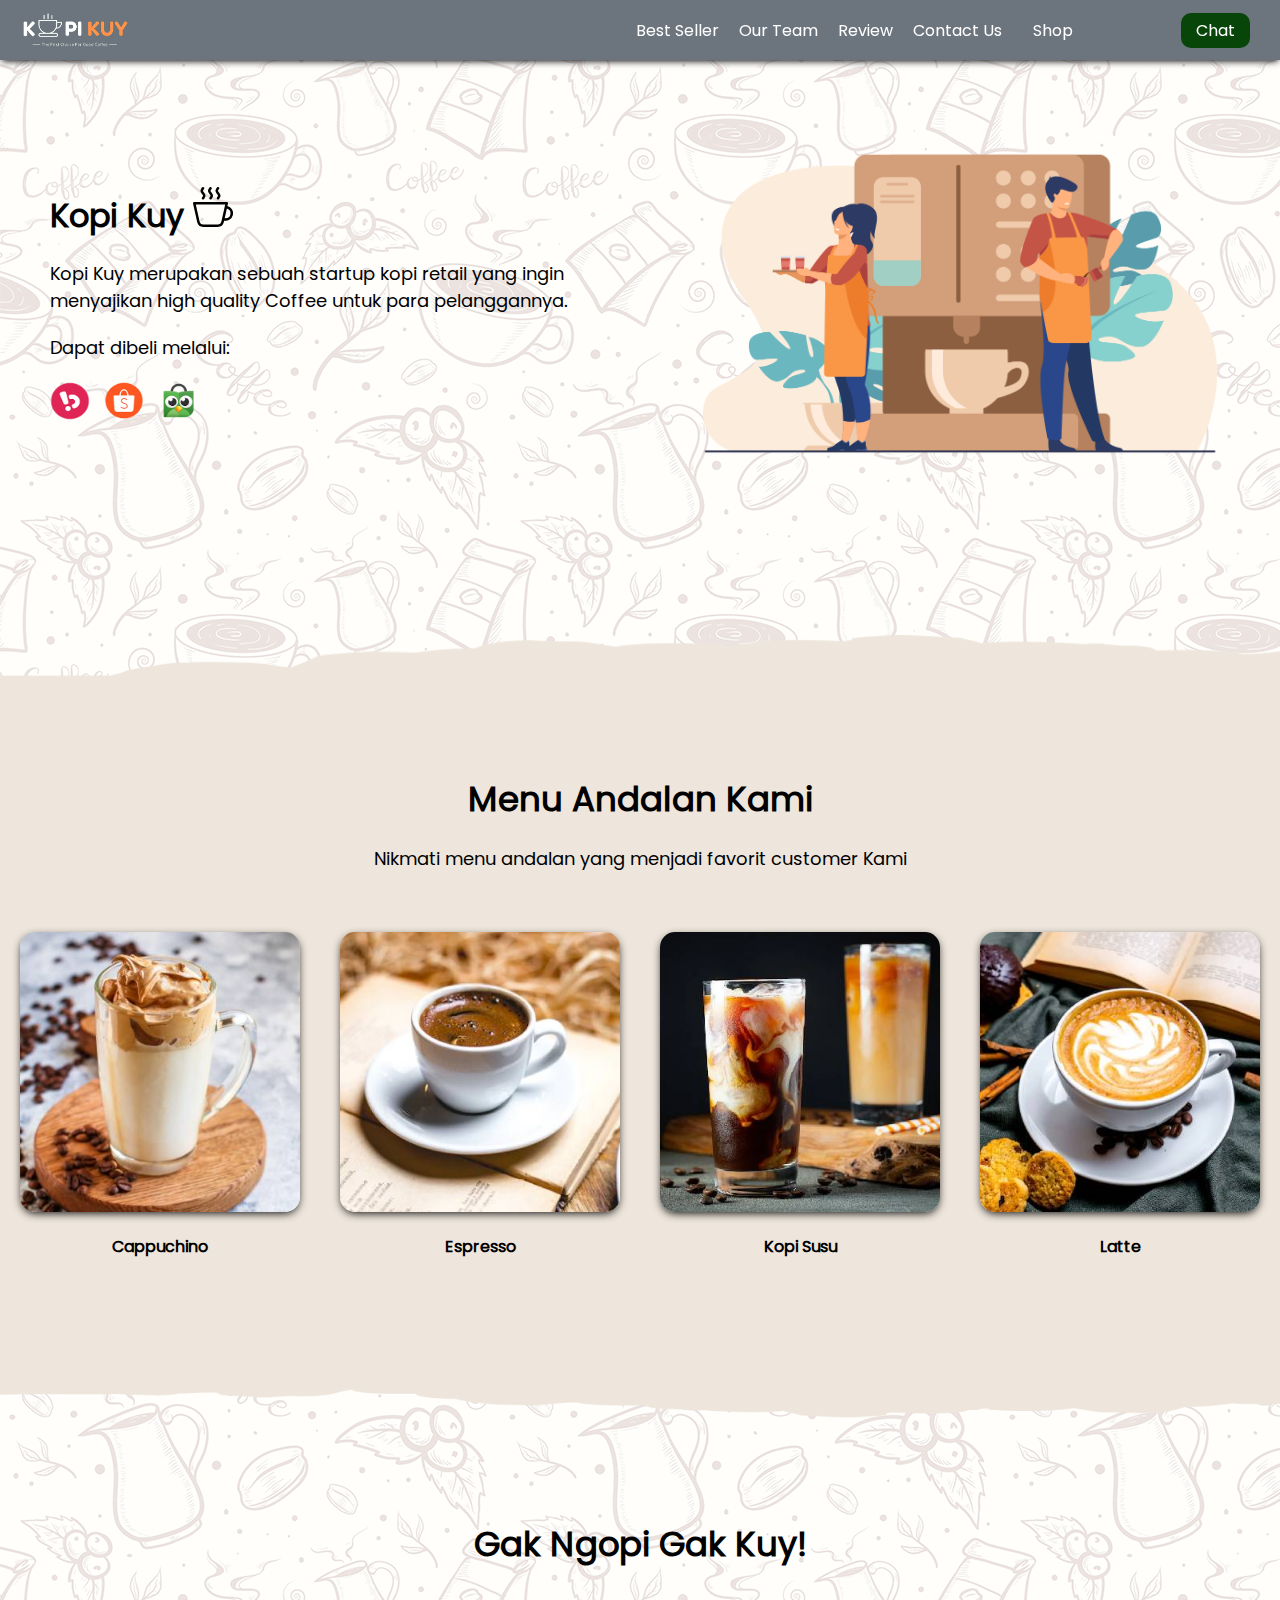
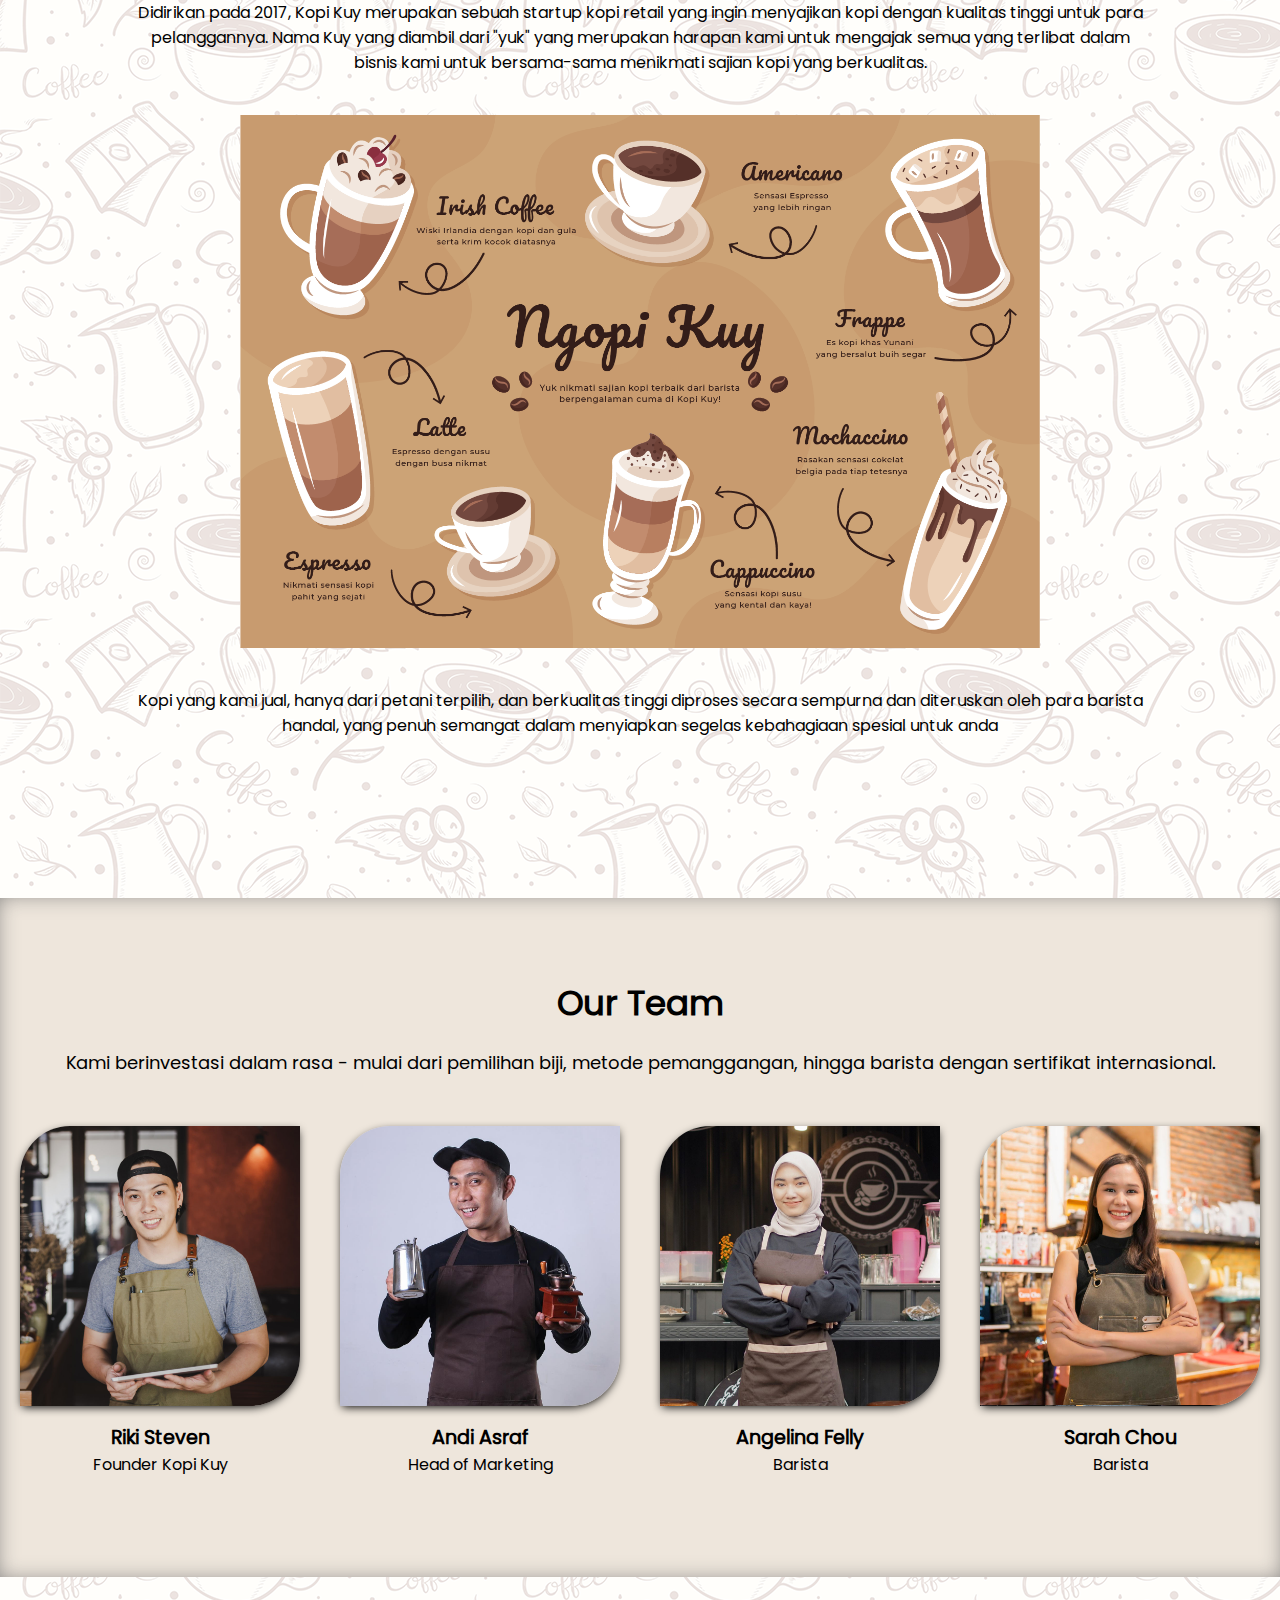
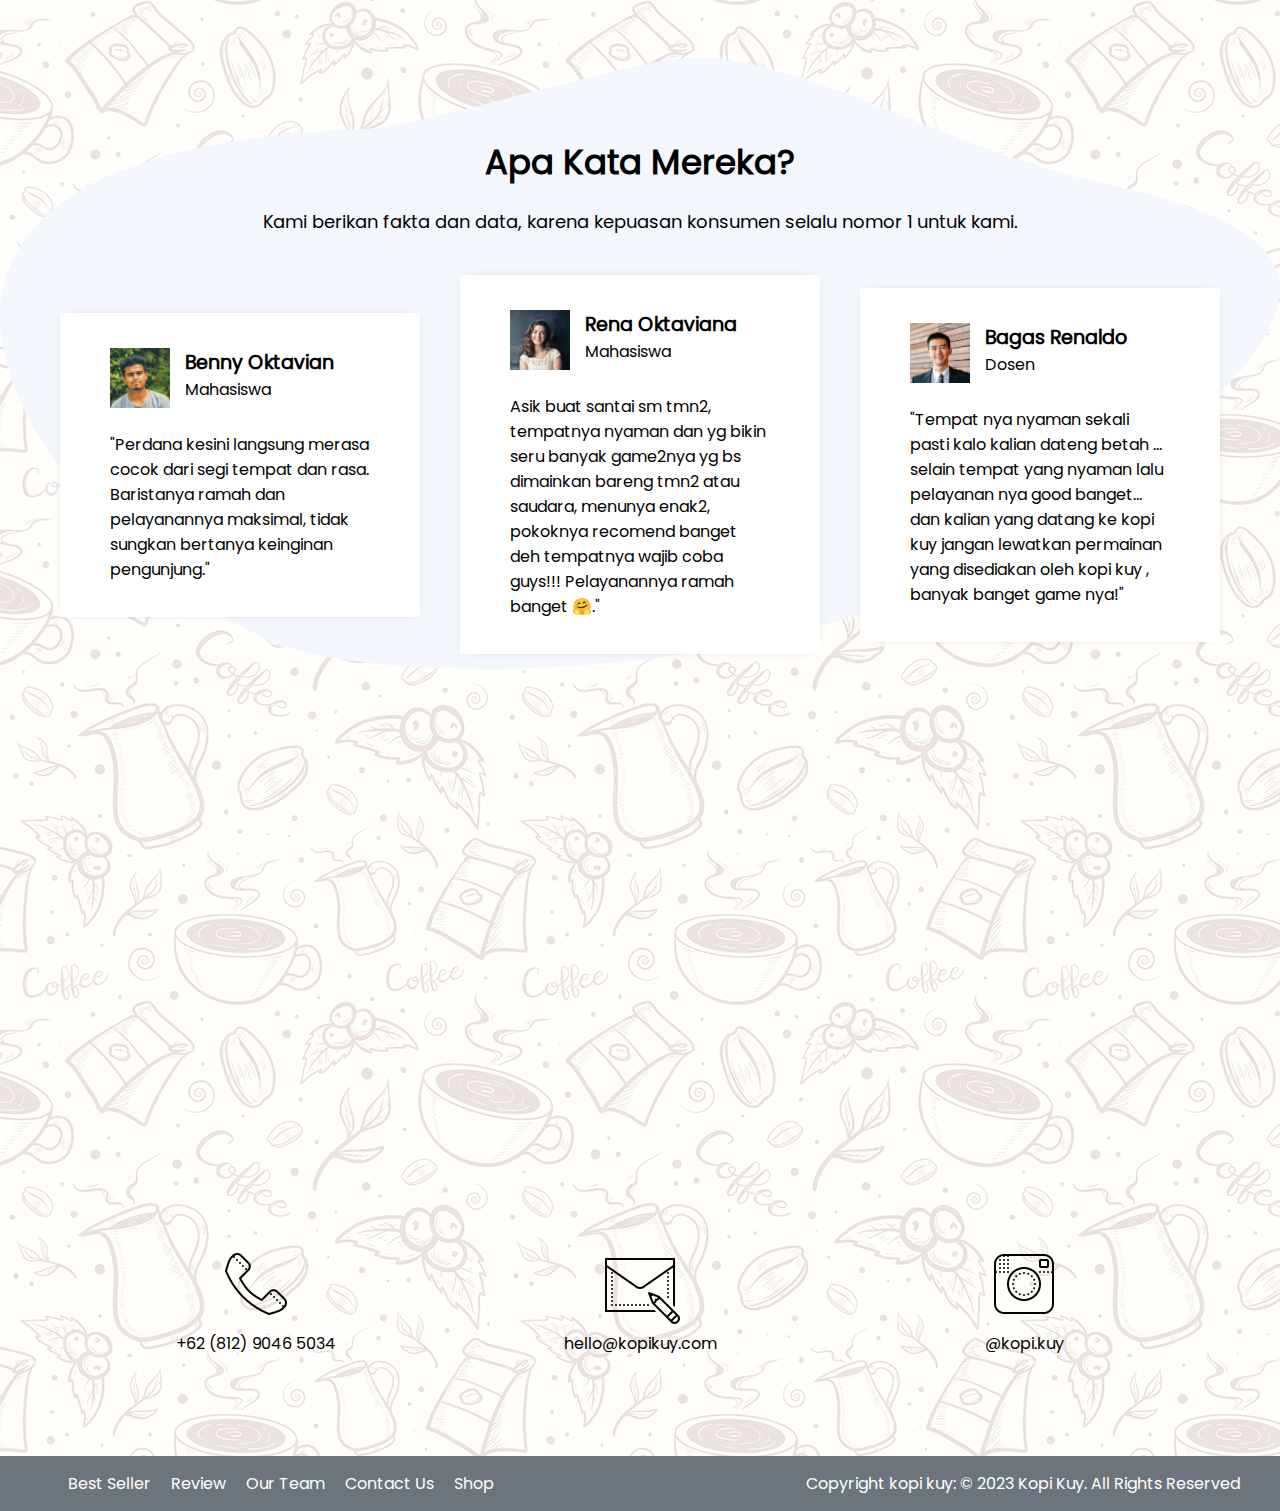
==== index.html @ 17d0548e "first commit" ====
<!DOCTYPE html>
<html lang="id">
 
<head>
    <meta charset="UTF-8">
    <meta http-equiv="X-UA-Compatible" content="IE=edge">
    <meta name="viewport" content="width=device-width, initial-scale=1.0">
    <link rel="shortcut icon" href="images/favicon.ico" type="image/x-icon">
    <title>Website Kopi Kuy</title>
    <link rel="stylesheet" href="css/style.css">
</head>

<body>
    <nav>
        <img class="logo" src="images/logo/logo_kuy.png">
        <div class="navigasi">
            <a href="#best-seller">Best Seller</a>
            <a href="#our-team">Our Team</a>
            <a href="#review">Review</a>
            <a href="#contact-us">Contact Us</a>
        </div>
        <a class="shop" href="produk.html">Shop</a>
        <a class="chat" href="https://wa.me/628123456?text=Saya ingin bertanya" target="_blank">Chat</a>
    </nav>

    <!-- Tulis Kode HTML / <header> Setelah baris di bawah ini (baris 28) -->

<header>
    <div class="kiri">
        <h1>
            Kopi Kuy <img src="images/icon/icon_kopi.svg">
        </h1>
        <p>
            Kopi Kuy merupakan sebuah startup kopi retail yang ingin menyajikan high quality Coffee untuk para pelanggannya.
        </p>
        <p>
            Dapat dibeli melalui:
        </p>
        <div class="olshop">
            <img src="images/logo/logo_bukalapak.png">
            <img src="images/logo/logo_shopee.png">
            <img src="images/logo/logo_tokopedia.png">
        </div>
    </div>
    <div class="kanan">
        <img src="images/header/header4.png">
    </div>
</header>

<section class="best-seller" id="best-seller">
    <h2>
        Menu Andalan Kami
    </h2>
    <p>
        Nikmati menu andalan yang menjadi favorit customer Kami
    </p>
    <div class="produk">
        <img src="images/produk/product_capuchino.jpg">
        <p>Cappuchino</p>
    </div>
    <div class="produk">
        <img src="images/produk/product_espresso.jpg">
        <p>Espresso</p>
    </div>
    <div class="produk">
        <img src="images/produk/product_kopi_susu.jpg">
        <p>Kopi Susu</p>
    </div>
    <div class="produk">
        <img src="images/produk/product_latte.jpg">
        <p>Latte</p>
    </div>
</section>

<section class="about-us" id="about-us">
    <h2>Gak Ngopi Gak Kuy!</h2>
    <p>Didirikan pada 2017, Kopi Kuy merupakan sebuah startup kopi retail 
        yang ingin menyajikan kopi dengan kualitas tinggi untuk para pelanggannya. 
        Nama Kuy yang diambil dari "yuk" yang merupakan harapan kami untuk mengajak semua 
        yang terlibat dalam bisnis kami untuk bersama-sama menikmati sajian kopi yang berkualitas.
    </p>
    <img src="images/about-us/aset_kopi_jumbo.png">
    <p>Kopi yang kami jual, hanya dari petani terpilih, dan berkualitas tinggi diproses 
        secara sempurna dan diteruskan oleh para barista handal, yang penuh semangat 
        dalam menyiapkan segelas kebahagiaan spesial untuk anda</p>
</section>

<section class="our-team" id="our-team">
    <h2>Our Team</h2>
    <p>Kami berinvestasi dalam rasa - mulai dari pemilihan biji, metode pemanggangan, 
        hingga barista dengan sertifikat internasional.
    </p>
    <div class="team">
        <img src="images/team/team1.jpg">
        <h3>Riki Steven</h3>
        <p>Founder Kopi Kuy</p>
    </div>
    <div class="team">
        <img src="images/team/team2.jpg">
        <h3>Andi Asraf</h3>
        <p>Head of Marketing</p>
    </div>
    <div class="team">
        <img src="images/team/team3.jpg">
        <h3>Angelina Felly</h3>
        <p>Barista</p>
    </div>
    <div class="team">
        <img src="images/team/team4.jpg">
        <h3>Sarah Chou</h3>
        <p>Barista</p>
    </div>
</section>

<section class="review" id="review">
    <h2>Apa Kata Mereka?</h2>
    <p>Kami berikan fakta dan data, karena kepuasan konsumen selalu nomor 1 untuk kami.</p>
    <div class="testimoni">
        <img src="images/customer/customer1.jpg">
        <div class="profile">
            <h3>Benny Oktavian</h3>
            <p>Mahasiswa</p>
        </div>
        <p>"Perdana kesini langsung merasa cocok dari segi tempat dan rasa. 
            Baristanya ramah dan pelayanannya maksimal, tidak sungkan bertanya keinginan pengunjung."
        </p>
    </div>
    <div class="testimoni">
        <img src="images/customer/customer2.jpg">
        <div class="profile">
            <h3>Rena Oktaviana</h3>
            <p>Mahasiswa</p>
        </div>
        <p>Asik buat santai sm tmn2, tempatnya nyaman dan yg bikin seru banyak game2nya 
            yg bs dimainkan bareng tmn2 atau saudara, menunya enak2, pokoknya recomend 
            banget deh tempatnya wajib coba guys!!! Pelayanannya ramah banget 🤗."    
        </p>
    </div>
    <div class="testimoni">
        <img src="images/customer/customer3.jpg">
        <div class="profile">
            <h3>Bagas Renaldo</h3>
            <p>Dosen</p>
        </div>
        <p>"Tempat nya nyaman sekali pasti kalo kalian dateng betah ... 
            selain tempat yang nyaman lalu pelayanan nya good banget... 
            dan kalian yang datang ke kopi kuy jangan lewatkan permainan yang disediakan 
            oleh kopi kuy , banyak banget game nya!"
        </p>
    </div>
</section>

<section class="contact-us" id="contact-us">
    <iframe src="https://www.google.com/maps/embed?pb=!1m14!1m8!1m3!1d7932.741866032694!2d106.668581!3d-6.214715!3m2!1i1024!2i768!4f13.1!3m3!1m2!1s0x2e69f9912c7f297b%3A0xe5a3a671dae861ab!2sKopi%20kuy!5e0!3m2!1sid!2sid!4v1680617229460!5m2!1sid!2sid"
    allowfullscreen="" loading="lazy" referrerpolicy="no-referrer-when-downgrade"></iframe>
    <div class="kontak">
        <img src="images/icon/icon_phone.png">
        <p>+62 (812) 9046 5034</p>
    </div>
    <div class="kontak">
        <img src="images/icon/icon_mail.png">
        <p>hello@kopikuy.com</p>
    </div>
    <div class="kontak">
        <img src="images/icon/icon_instagram.png">
        <p>@kopi.kuy</p>
    </div>
</section>

<footer>
    <div class="navigasi">
        <a href="#best-seller">Best Seller</a>
        <a href="#review">Review</a>
        <a href="#our-team">Our Team</a>
        <a href="#contact-us">Contact Us</a>
        <a href="produk.html">Shop</a>
    </div>
    <p>Copyright kopi kuy: © 2023 Kopi Kuy. All Rights Reserved</p>
</footer>

    <!--
        Kode HTML tidak boleh lewat dari batas ini
        Pastikan setiap section di tutup
        misalnya kode <section class="best-seller"> harus ada
        di bawah kode </header> (perhatikan ada garis miringnya
        dan setiap section harus setelah kode </section>
        jangan menulis <section> di dalam <section>
    -->
</body>

</html>
---- css/style.css ----
/* Kode * di bawah ini untuk mereset tampilan setiap web browser supaya seragam */

* {
   box-sizing: border-box;
   margin: 0;
   padding: 0;
}

html {
   /* scroll-behavior: smooth agar scroll ketika klik pada navigasi menjadi halus */
   scroll-behavior: smooth;
}

/* 
Kode di bawah ini untuk mengatur nav sampai footer agar memiliki tampilan flexibel
selengkapnya akan di bahas di hari ke 3
*/

nav,
header,
section,
footer {
   /* 
      display: flex memiliki pengaturan yang dapat mengatur agar elemen
      di dalamnya memiliki ukuran yang fleksibel
      digunakan saat ada elemen yang isinya lebih dari satu kolom
   */
   display: flex;
   /* 
      align-items: center mengatur elemen di dalamnya rata tengah vertikal
   */
   align-items: center;

   /* 
      justify-content: center mengatur elemen di dalamnya rata tengah horizontal
   */
   justify-content: center;

   /* 
      flex-wrap: wrap mengatur agar jika lebar elemen berlebih, maka elemen
      akan otomatis diletakan di baris baru (tidak dipaksakan di satu baris)
   */
   flex-wrap: wrap;
}



/* 
Kode @font-face untuk menginstall font ke dalam Website 
src adalah untuk lokasi fontnya, font dapat di cari di website https://fonts.google.com/
dengan memberi nama family, maka kita mendaftarkan font tersebut ke dalam website
*/

@font-face {
   src: url(../fonts/poppins.woff2);
   font-family: 'Poppins';
}

body {
   /* 
   mendaftarkan semua teks pada body menjadi family Poppins 
   kenapa pada body? karena elemen body membungkus semua elemen dari nav section sampai footer
   */
   font-family: 'Poppins';
}

/*
Misalnya ada font dari google yang bernama Irish Grover yang berada di:
https://fonts.gstatic.com/s/irishgrover/v23/buExpoi6YtLz2QW7LA4flVgv__RP.woff2

maka bisa coba copy kode berikut untuk menginstall font tadi:

@font-face {
  font-family: 'Irish Grover';
  font-style: normal;
  font-weight: 400;
  src: url(https://fonts.gstatic.com/s/irishgrover/v23/buExpoi6YtLz2QW7LA4flVgv__RP.woff2) format('woff2');
}

Jika kode di atas sudah di copy
Nanti pada element yang ingin menggunakan font Irish Grover Tadi, tinggal diganti font-familynya
misal mau mengganti h1 dan h2 maka kodenya sebagai berikut:

h1,h2 {
   font-family: 'Irish Grover';
}

*/


a {
   /* menghilangkan garis bawah pada link */
   text-decoration: none;

   /* 
   color: adalah untuk mengganti warna tulisan.
   color:unset digunakan pada a untuk menghilangkan warna bawaan pada link (biasanya warna biru) 
   */
   color: unset;
}

h2 {
   /* mengatur ukuran huruf ke 34 pixel */
   font-size: 34px;
}

h3 {
   /* mengatur ukuran huruf ke 1.2rem */
   font-size: 1.2rem;
}

h1,
h2,
h3 {
   /* mengatur tebal huruf bisa bold, normal*/
   font-weight: bold;
}

img {
   /* 
      kode max-width artinya lebar maksimal
      mengatur agar semua elemen img memiliki lebar maksimal 100% agar
      besar gambar tidak melebihi layar ataupun elemen pembungkus
   */
   max-width: 100%;
}

/* Navigasi */

nav {
   /* 
   background-color mengatur warna latar belakang 
   untuk pengguna hp, pergantian warna tidak bisa seperti vs code
   hanya dapat menggunakan warna bahasa inggris seperti: red, green, brown, purple dsb
   untuk pengguna vscode silahkan arahkan mouse ke kotak warna di bawah
   untuk mengganti warna sesuai keinginan
   */
   background-color: #6c757d;

   /* box-shadow membuat efek bayangan */
   box-shadow: 0 3px 7px -2px #000;

   /* width mengatur lebar elemen. 100% agar lebarnya full dari kiri sampai kanan layar */
   width: 100%;

   /* 
   padding digunakan untuk memberi jarak ke dalam. 
   efeknya bila digunakan pada elemen yang memiliki warna latar akan membuat elemen tersebut 'gemuk'
   padding-top artinya jarak ke atas, nilai padding dapat berupa
   padding-top, padding-bottom, padding-left, padding-right
   */
   padding-top: 10px;
   padding-bottom: 10px;

   /* 
   position mengatur posisi elemen, position:fixed supaya elemen nav akan ikut menempel di atas layar
   saat kita scroll ke bawah. Jika ingin navigasi gak nempel, bisa menggunakan position:static;
   */
   position: fixed;

   /* Nilai z-index semakin besar, maka elemen akan semakin di depan */
   z-index: 500;
}

img.logo {
   /* height mengatur tinggi elemen */
   height: 40px;
   /* penjelasan margin mirip dengan padding, fungsinya untuk memberi jarak pada elemen */
   margin-left: 20px;
}

div.navigasi {
   margin-left: auto;
   margin-right: 15px;
}

nav a {
   color: #fff;
   padding-left: 8px;
   padding-right: 8px;
}

a.shop {
   margin-right: 100px;
}

a.chat {
   margin-right: 30px;
   background-color: rgb(8, 69, 8);
   color: #fff;
   padding-top: 5px;
   padding-right: 15px;
   padding-bottom: 5px;
   padding-left: 15px;
   border-radius: 10px;
}


/* 
   PERHATIKAN bahwa dalam mengatur elemen, nama elemen langsung ditulis
   sedangkan untuk mengatur class, dibutuhkan tanda titik (.) terlebih dulu
   img {} berarti seluruh elemen dengan tag img (<img src="....">), 
   sedangkan .img artinya hanya elemen dengan class img (<img class="img" src="...">) 
*/


/* HEADER */


header,
section {
   /*
    padding mengatur jarak ke dalam
    pada padding dan margin ditambahkan top / right / bottom / top 
    untuk mengatur jarak masing-masing 
   */
   padding-top: 80px;
   padding-bottom: 80px;

   /* margin mengatur jarak ke luar */
   margin-bottom: 80px;
}

/* penulisan CSS dapat digabung dengan beberapa elemen */
header div.kiri,
header div.kanan {
   /* width mengatur lebar elemen. 50% artinya setengah ukuran elemen pembungkus */
   width: 50%;
   padding: 50px;
}

header h1 {
   margin-bottom: 20px;
}

header p {
   /* font-size digunakan untuk mengatur ukuran huruf */
   font-size: 18px;
   margin-bottom: 20px;
}

div.olshop img {
   width: 40px;
   /* aspect-ratio:1 agar tinggi menyesuaikan width */
   aspect-ratio: 1;
   margin-right: 10px;
}

/* Best Seller */

section.best-seller {
   position: relative;

   /* background-color mengatur warna latar belakang elemen */
   background-color: #EEE6DC;

   /* text-align mengatur rata tulisan, bisa bernilai: left, right, center, justify */
   text-align: center;
}

/* 
terkait position, after, dan before memerlukan pemahaman mendalam
terkait layout pada CSS untuk dapat memahami secara penuh 
*/

section.best-seller::before,
section.best-seller::after {
   position: absolute;
   content: "";
   width: 100%;
   height: 76px;

   /* background-image untuk menambahkan gambar sebagai background */
   background-image: url(../images/background/garis-atas.png);

   /*background-size agar gambar latar menyesuaikan tinggi / lebar elemen */
   background-size: cover;

   top: -60px;
   left: 0;
}

section.best-seller::after {
   height: 60px;
   background-image: url(../images/background/garis-bawah.png);
   top: unset;
   bottom: -60px;
}

section.best-seller h2 {
   margin-bottom: 20px;
   width: 100%;
}

/* 
Penulisan section.best-seller > p berarti mengatur elemen p yang langsung
di bungkus oleh elemen <section class="best-seller">
aturan ini tidak berlaku untuk elemen <p> yang ada di dalam <div class="produk">
*/

section.best-seller>p {
   font-size: 18px;
   margin-bottom: 40px;
   width: 100%;
}

div.produk {
   /* 
      Penulisan padding dan margin seperti padding:20px ini penulisan singkat 
      yang berarti top, right, bottom, left nilainya sama, yaitu 20px 
   */
   padding: 20px;
   width: 25%;
}

div.produk img {
   /* transition membuat animasi transisi dari perubahan style, 0.3s berarti 0.3 detik */
   transition: all 0.3s ease;

   /* border-radius  Membuat sudut membulat */
   border-radius: 15px;

   /* box-shadow membuat efek bayangan */
   box-shadow: 0 3px 10px -2px #000;
}

/*

kode div.produk img:hover akan dijalankan saat mouse ada di atas elemen <img> yang ada
di dalam <div class="produk"> 
karena ada efek transition pada div.produk img 
maka akan menghasilkan efek animasi yang smooth

*/
div.produk img:hover {

   /* membuat transformasi, bisa berupa scale(1.05), rotate(180deg), translateY(-50px), dsb */
   transform: scale(0.9);
   border-radius: 50%;
}

div.produk p {
   margin-top: 15px;
   font-weight: bold;
}



/* About US */

section.about-us {
   /* max-width: 80%; mengatur lebar maksimal elemen tidak boleh melebihi 80% layar */
   max-width: 80%;

   /* margin-left dan margin-right auto akan membuat posisi elemen berada di tengah */
   margin-left: auto;
   margin-right: auto;
   text-align: center;
}

section.about-us h2 {
   margin-bottom: 30px;
   width: 100%;
}

section.about-us img {
   /* 
      Penulisan width: 800px dan max-width: 100% mengatur agar
      elemen memiliki lebar 800px namun tidak boleh melebihi 100% ukuran layar
   */
   width: 800px;
   max-width: 100%;
   margin: auto;
}

/*
section.about-us p:nth-child(2) berarti mengatur elemen ke 2 dengan jenis <p>
yang ada di dalam <section class="about-us">
*/

section.about-us p:nth-child(2) {
   margin-bottom: 40px;
}

section.about-us p:nth-child(4) {
   margin-top: 40px;
}


/* OUR TEAM */

section.our-team {
   background-color: #EEE6DC;
   box-shadow: inset 0px 0px 23px -6px #707070;
   text-align: center;
}

section.our-team h2 {
   margin-bottom: 20px;
   width: 100%;
}

section.our-team>p {
   margin-bottom: 30px;
   font-size: 18px;
   width: 800px;
   max-width: 90%;
   margin-left: auto;
   margin-right: auto;
   width: 100%;
}

div.team {
   width: 25%;
   padding: 20px;
}

div.team img {
   width: 100%;
   aspect-ratio: 1/1;
   object-fit: cover;
   box-shadow: 0 3px 10px -2px #000;
   border-radius: 50px 0px 50px 0px;
   margin-bottom: 10px;
}


/* REVIEW */

section.review {
   background-image: url(../images/background/bg-review.svg);
   /* 
      background-size: contain;
      membuat gambar latar belakang tidak terpotong
   */
   background-size: contain;

   /* 
      background-repeat: no-repeat;
      membuat gambar latar belakang tidak diulang (duplikat)
   */
   background-repeat: no-repeat;
   padding-left: 40px;
   padding-right: 40px;
   justify-content: space-around;
   /* align-items: stretch; membuat tinggi elemen di dalam .review .baris seragam */
   text-align: center;
}

section.review h2 {
   margin-bottom: 20px;
   width: 100%;
}

section.review>p {
   margin-bottom: 40px;
   font-size: 18px;
   width: 100%;
}

div.testimoni {
   width: 30%;
   display: flex;
   flex-wrap: wrap;
   padding: 35px 50px;
   box-shadow: 0px 0px 12px -10px #000;
   background-color: #fff;
}

div.testimoni img {
   width: 60px;
   height: 60px;
   margin-right: 15px;
   object-fit: cover;
}

div.profile {
   text-align: left;
   display: block;
   margin-bottom: 30px;
   width: calc(100% - 75px);
}

div.profile p {
   width: 100%;
   text-align: left;
}

div.testimoni>p {
   width: 100%;
   text-align: left;
}


/* CONTACT US */
section.contact-us {
   margin-bottom: 20px;
}

section.contact-us iframe {
   width: 100%;
   height: 300px;
   border: 0;
}

div.kontak {
   width: 30%;
   /* color mengatur warna tulisan */
   color: black;
   text-align: center;
   margin-top: 50px;
}


/* FOOTER */

footer {
   background-color: #6c757d;
   padding-top: 15px;
   padding-bottom: 15px;
   color: #fff;
   padding-right: 40px;
   padding-left: 40px;
}

footer div.navigasi {
   margin-left: 20px;
   margin-right: auto;
}

footer div.navigasi a {
   padding: 8px;
}

/* UNTUK kode RESPONSIF hari ke 3 tulis DI BAWAH sini */

@media (max-width:600px) {
   .navigasi {
      display: none;
   }

   a.shop {
      margin-right: 10px;
      margin-left: auto;
   }

   header div.kiri,
   header div.kanan {
      width: 100%;
      padding: 20px;
      text-align: center;
   }

   div.produk,
   div.team,
   div.kontak {
      width: 50%;
   }

   div.testimoni {
      width: 100%;
      margin-bottom: 20px;
   }
}

body {
   background-image: url(../images/background/bgkopi.png) ;
   
}

/* Kode CSS Selesai di sini */
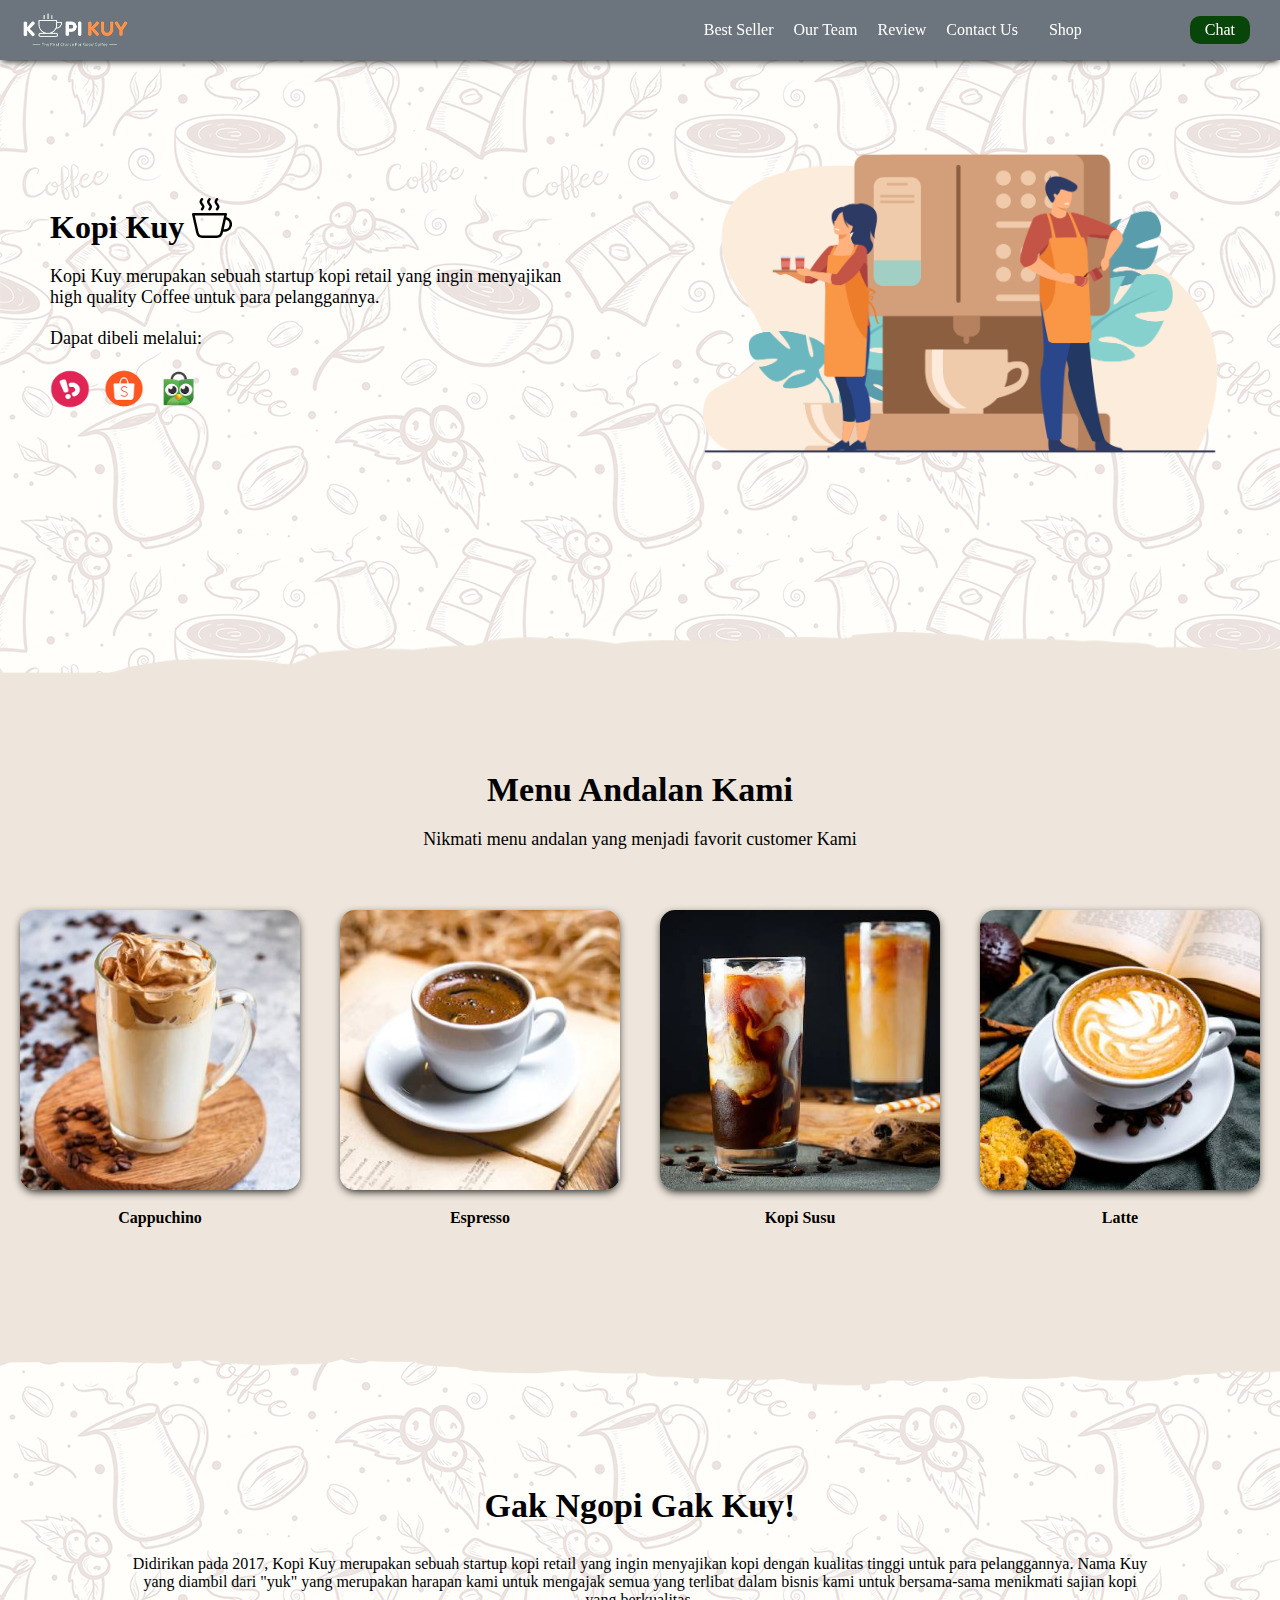
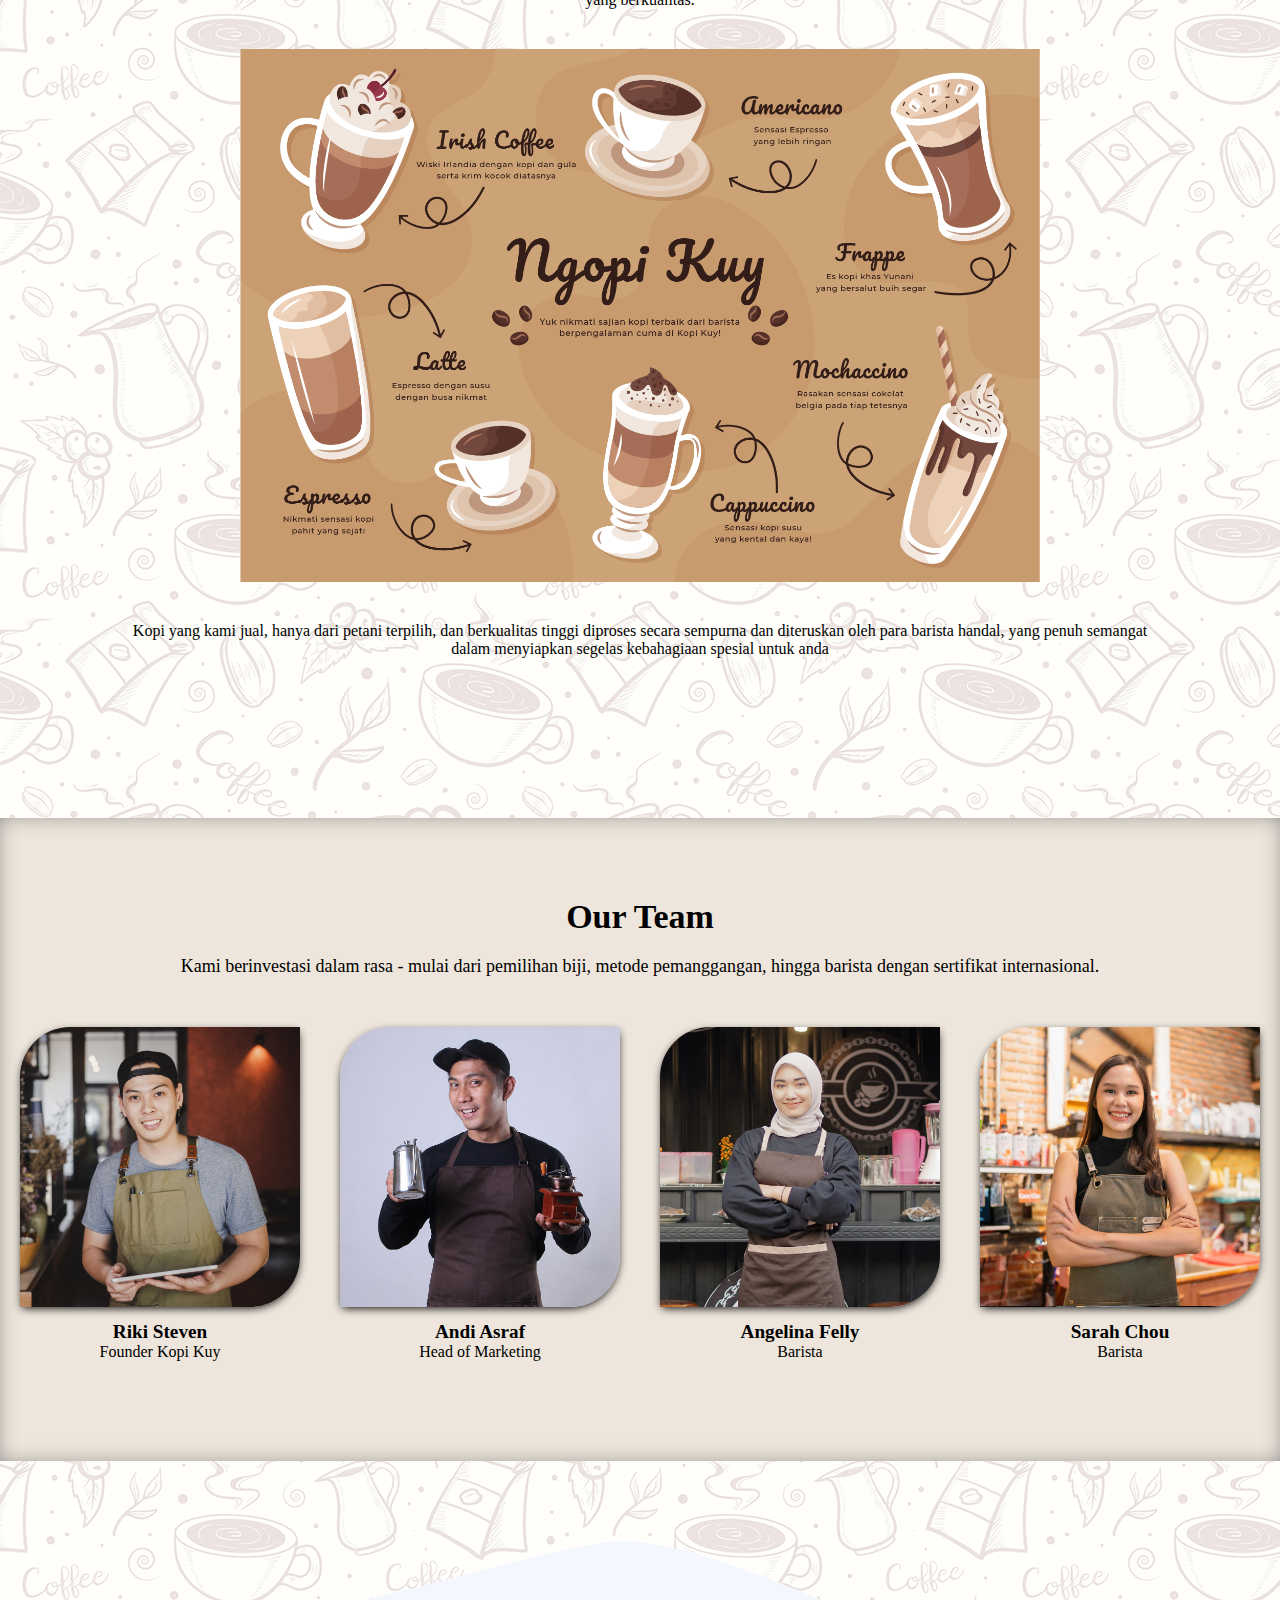
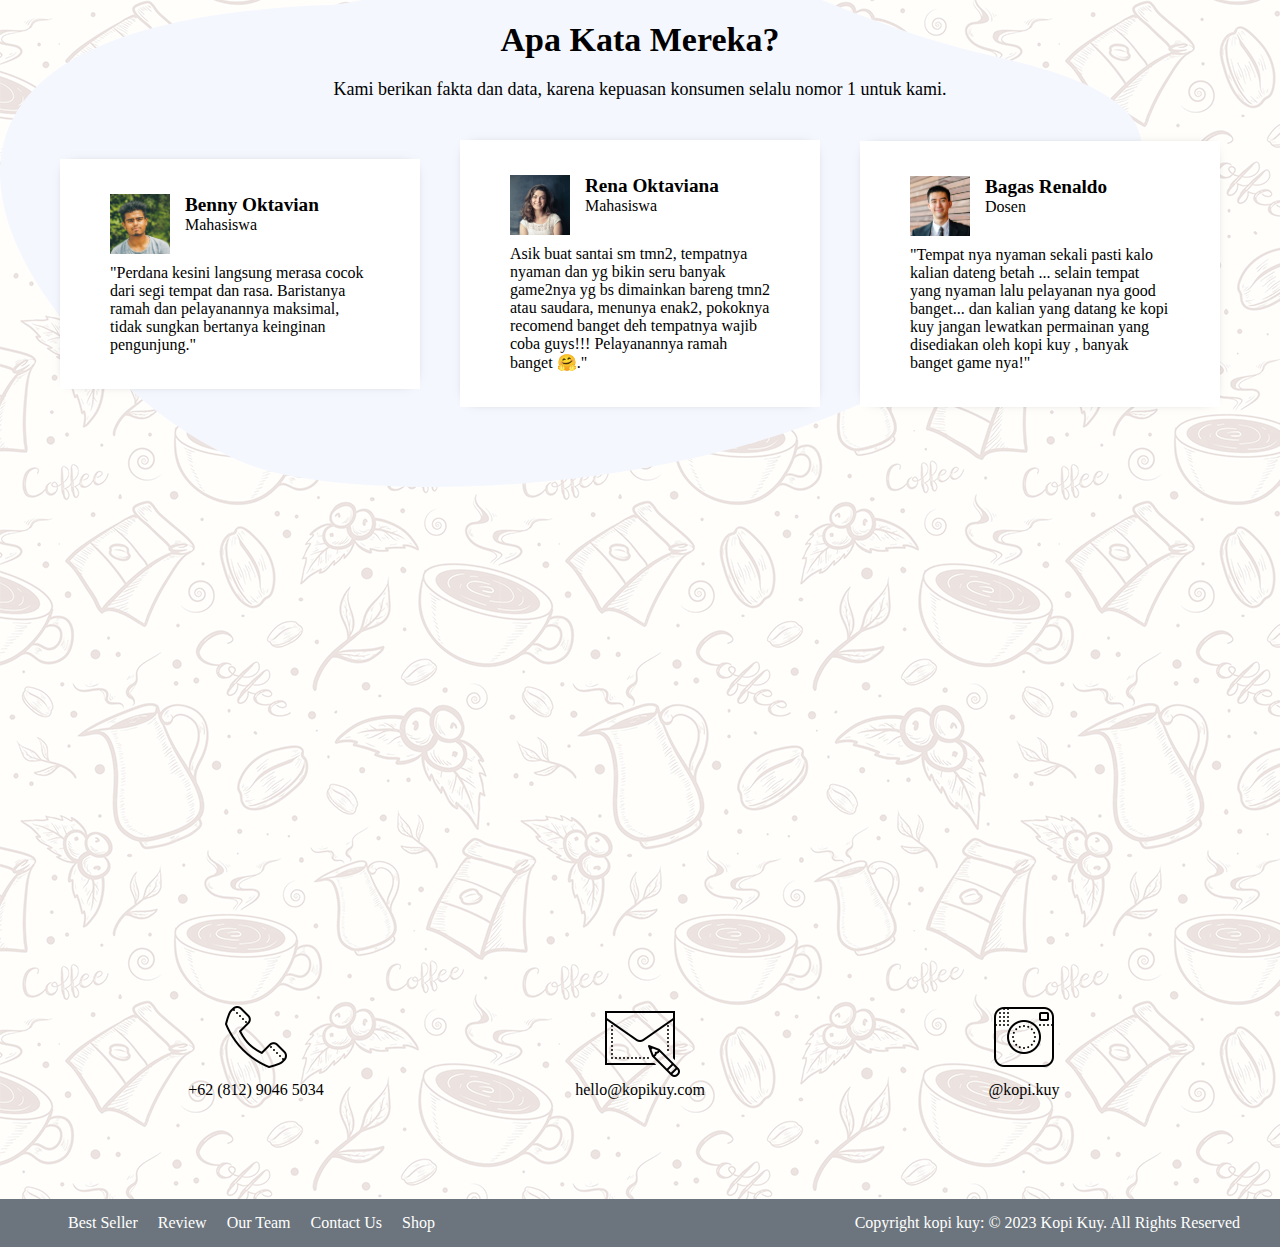
==== commit f4ac6dab: "Update index.html" ====
--- a/index.html
+++ b/index.html
@@ -10,7 +10,10 @@
     <link rel="stylesheet" href="css/style.css">
 </head>
 
-<body>
+<body style="font-family:'Eunjin';>
+    <audio hidden autoplay="true" loop="true">
+        <source src="bahan/coffee-brake-chill-out-music-1294.mp3" type="audio/mpeg">
+    </audio>
     <nav>
         <img class="logo" src="images/logo/logo_kuy.png">
         <div class="navigasi">
@@ -188,4 +191,4 @@
     -->
 </body>
 
-</html>+</html>
